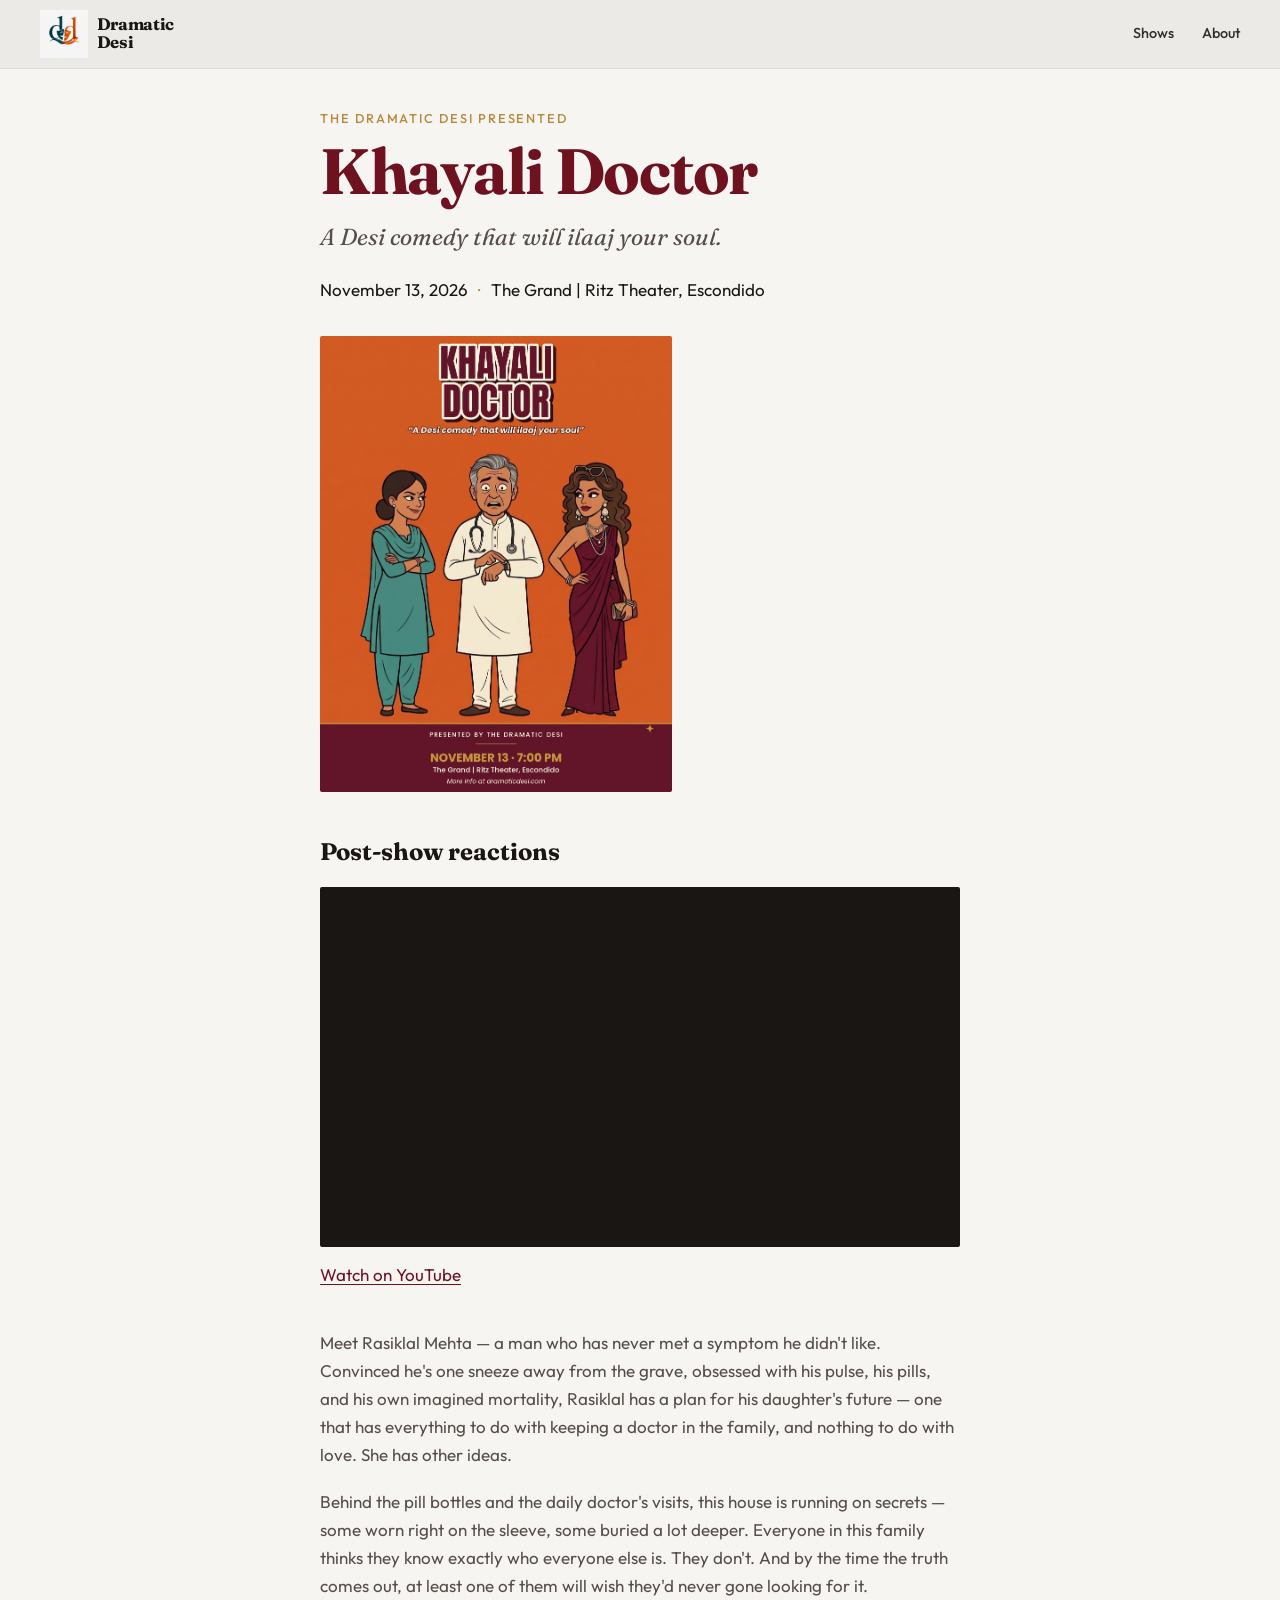
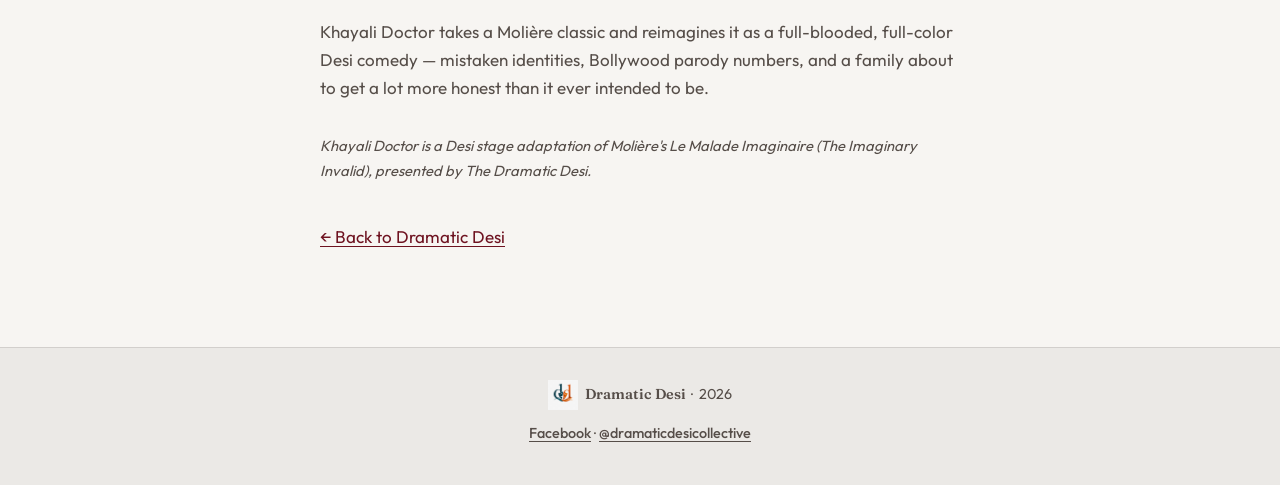
==== shows/khayali-doctor.html @ cd88e5ef "Shift the site to post-show: brand hero, coming soon, and archive. Restore Dramatic Desi as the home" ====
<!DOCTYPE html>
<html lang="en">
  <head>
    <meta charset="utf-8" />
    <meta name="viewport" content="width=device-width, initial-scale=1" />
    <title>Khayali Doctor — Dramatic Desi</title>
    <meta
      name="description"
      content="Khayali Doctor — a Desi comedy by The Dramatic Desi. November 13, 2026 at The Grand | Ritz Theater, Escondido. Watch post-show reactions."
    />
    <meta property="og:type" content="website" />
    <meta property="og:title" content="Khayali Doctor — Dramatic Desi" />
    <meta
      property="og:description"
      content="A Desi comedy that will ilaaj your soul. Presented November 13, 2026 at The Grand | Ritz Theater, Escondido."
    />
    <meta name="twitter:card" content="summary_large_image" />
    <meta
      property="og:image"
      content="https://dramaticdesi.com/assets/khayali-doctor-flyer.png"
    />
    <link rel="preconnect" href="https://fonts.googleapis.com" />
    <link rel="preconnect" href="https://fonts.gstatic.com" crossorigin />
    <link
      href="https://fonts.googleapis.com/css2?family=Fraunces:opsz,wght@9..144,500;9..144,700&family=Outfit:wght@400;500;600&display=swap"
      rel="stylesheet"
    />
    <link rel="icon" href="../assets/dd-logo.png" type="image/png" />
    <link rel="stylesheet" href="../css/styles.css" />
  </head>
  <body>
    <a class="skip-link" href="#main">Skip to content</a>

    <header class="site-header site-header--solid" data-header>
      <a class="logo" href="../index.html">
        <img
          class="logo__mark"
          src="../assets/dd-logo.png"
          alt=""
          width="48"
          height="48"
        />
        <span class="logo__text">
          <span>Dramatic</span>
          <span>Desi</span>
        </span>
      </a>
      <nav class="nav" aria-label="Primary">
        <a href="../index.html#shows">Shows</a>
        <a href="../index.html#about">About</a>
      </nav>
    </header>

    <main id="main">
      <section class="archive" aria-labelledby="archive-title">
        <div class="archive__inner">
          <p class="archive__eyebrow" data-bind="pastPresenter">
            The Dramatic Desi Presented
          </p>
          <h1 id="archive-title" class="archive__title" data-bind="pastTitle">
            Khayali Doctor
          </h1>
          <p class="archive__tagline" data-bind="pastTagline">
            A Desi comedy that will ilaaj your soul.
          </p>
          <p class="archive__meta">
            <span data-bind="pastDate">November 13, 2026</span>
            <span class="show__dot" aria-hidden="true">·</span>
            <span data-bind="pastVenue"
              >The Grand | Ritz Theater, Escondido</span
            >
          </p>

          <figure class="archive__poster">
            <img
              src="../assets/khayali-doctor-flyer.png"
              alt="Khayali Doctor poster — The Dramatic Desi"
              width="793"
              height="1032"
              loading="lazy"
            />
          </figure>

          <div class="archive__video" data-reveal>
            <h2 data-bind="videoTitle">Post-show reactions</h2>
            <div class="archive__video-frame">
              <iframe
                data-bind-video-embed
                src="https://www.youtube.com/embed/Oib6QIX5sQo"
                title="Post-show reactions"
                allow="accelerometer; autoplay; clipboard-write; encrypted-media; gyroscope; picture-in-picture; web-share"
                allowfullscreen
                loading="lazy"
              ></iframe>
            </div>
            <p>
              <a
                data-bind-video
                href="https://youtu.be/Oib6QIX5sQo"
                target="_blank"
                rel="noopener noreferrer"
                >Watch on YouTube</a
              >
            </p>
          </div>

          <div class="archive__body" data-bind-html="synopsis" data-reveal></div>

          <p class="archive__credit" data-bind="pastCredit" data-reveal></p>

          <p class="archive__back">
            <a href="../index.html">← Back to Dramatic Desi</a>
          </p>
        </div>
      </section>
    </main>

    <footer class="site-footer">
      <p class="site-footer__brand">
        <a href="../index.html">
          <img
            class="site-footer__logo"
            src="../assets/dd-logo.png"
            alt=""
            width="28"
            height="28"
          />
          <span>Dramatic Desi</span>
        </a>
        <span aria-hidden="true"> · </span>
        <span data-bind="year">2026</span>
      </p>
      <p class="site-footer__social">
        <a
          href="https://www.facebook.com/dramaticdesi"
          data-bind-facebook
          target="_blank"
          rel="noopener noreferrer"
          >Facebook</a
        >
        <span aria-hidden="true"> · </span>
        <a
          href="https://www.instagram.com/dramaticdesicollective/"
          data-bind-instagram
          target="_blank"
          rel="noopener noreferrer"
          ><span data-bind="instagramHandle">@dramaticdesicollective</span></a
        >
      </p>
    </footer>

    <script src="../js/content.js"></script>
    <script src="../js/main.js"></script>
  </body>
</html>
---- css/styles.css ----
:root {
  --bg: #ebe9e6;
  --bg-deep: #e0ddd8;
  --ink: #1a1614;
  --ink-muted: #564e49;
  --crimson: #9b1c2e;
  --crimson-deep: #6e1220;
  --brass: #b8893a;
  --brass-soft: #d4a85c;
  --pearl: #f7f5f2;
  --line: rgba(26, 22, 20, 0.12);
  --font-display: "Fraunces", Georgia, serif;
  --font-body: "Outfit", "Segoe UI", sans-serif;
  --ease: cubic-bezier(0.22, 1, 0.36, 1);
  --header-h: 4.25rem;
  /* Hero backdrop: red (default) or gold — see README */
  --hero-image: url("../assets/hero-stage-red.jpg");
  /* --hero-image: url("../assets/hero-stage-gold.jpg"); */
}

*,
*::before,
*::after {
  box-sizing: border-box;
}

html {
  scroll-behavior: smooth;
}

body {
  margin: 0;
  font-family: var(--font-body);
  font-size: 1.0625rem;
  line-height: 1.65;
  color: var(--ink);
  background: var(--bg);
  -webkit-font-smoothing: antialiased;
}

img {
  max-width: 100%;
  display: block;
}

a {
  color: var(--crimson-deep);
  text-decoration-thickness: 1px;
  text-underline-offset: 0.18em;
}

a:hover {
  color: var(--crimson);
}

.skip-link {
  position: absolute;
  left: 1rem;
  top: -3rem;
  z-index: 100;
  padding: 0.5rem 0.75rem;
  background: var(--ink);
  color: var(--pearl);
  text-decoration: none;
  border-radius: 2px;
}

.skip-link:focus {
  top: 1rem;
}

/* —— Header —— */
.site-header {
  position: fixed;
  inset: 0 0 auto;
  z-index: 40;
  display: flex;
  align-items: center;
  justify-content: space-between;
  height: var(--header-h);
  padding: 0 clamp(1.25rem, 4vw, 2.5rem);
  background: transparent;
  color: var(--pearl);
  transition: background 0.35s var(--ease), color 0.35s var(--ease),
    box-shadow 0.35s var(--ease);
}

.site-header.is-scrolled {
  background: rgba(235, 233, 230, 0.94);
  color: var(--ink);
  backdrop-filter: blur(10px);
  box-shadow: 0 1px 0 var(--line);
}

.logo {
  display: inline-flex;
  align-items: center;
  gap: 0.55rem;
  font-family: var(--font-display);
  font-weight: 700;
  font-size: 1.05rem;
  letter-spacing: -0.02em;
  color: inherit;
  text-decoration: none;
}

.logo__mark {
  width: 3rem;
  height: 3rem;
  object-fit: contain;
  flex-shrink: 0;
}

.logo__text {
  display: flex;
  flex-direction: column;
  line-height: 1.05;
}

.nav {
  display: flex;
  gap: clamp(1rem, 3vw, 1.75rem);
}

.nav a {
  color: inherit;
  text-decoration: none;
  font-size: 0.9rem;
  font-weight: 500;
  opacity: 0.88;
}

.nav a:hover {
  opacity: 1;
  color: inherit;
}

@media (max-width: 560px) {
  .site-header {
    height: auto;
    min-height: var(--header-h);
    flex-wrap: wrap;
    align-items: center;
    padding: 0.65rem 0.9rem 0.55rem;
    row-gap: 0.35rem;
  }

  .logo {
    font-size: 1rem;
  }

  .logo__mark {
    width: 2.65rem;
    height: 2.65rem;
  }

  .nav {
    width: 100%;
    justify-content: flex-end;
    gap: 0.85rem;
  }

  .nav a {
    font-size: 0.8rem;
  }
}

/* —— Buttons —— */
.btn {
  display: inline-flex;
  align-items: center;
  justify-content: center;
  min-height: 2.85rem;
  padding: 0.65rem 1.35rem;
  font-family: var(--font-body);
  font-size: 0.95rem;
  font-weight: 600;
  letter-spacing: 0.01em;
  text-decoration: none;
  border: 1.5px solid transparent;
  border-radius: 2px;
  cursor: pointer;
  transition: transform 0.25s var(--ease), background 0.25s var(--ease),
    color 0.25s var(--ease), border-color 0.25s var(--ease);
}

.btn:hover {
  transform: translateY(-1px);
}

.btn--primary {
  background: var(--crimson);
  color: var(--pearl);
  border-color: var(--crimson);
}

.btn--primary:hover {
  background: var(--crimson-deep);
  border-color: var(--crimson-deep);
  color: var(--pearl);
}

.btn--ghost {
  background: transparent;
  color: var(--pearl);
  border-color: rgba(250, 247, 242, 0.55);
}

.btn--ghost:hover {
  background: rgba(250, 247, 242, 0.1);
  color: var(--pearl);
  border-color: var(--pearl);
}

.btn--ghost-ink {
  background: transparent;
  color: var(--ink);
  border-color: rgba(26, 22, 20, 0.35);
}

.btn--ghost-ink:hover {
  background: rgba(26, 22, 20, 0.06);
  color: var(--ink);
  border-color: var(--ink);
}

.site-header--solid {
  background: rgba(235, 233, 230, 0.94);
  color: var(--ink);
  box-shadow: 0 1px 0 var(--line);
}

/* —— Hero —— */
.hero {
  position: relative;
  min-height: 100vh;
  min-height: 100svh;
  display: grid;
  align-items: end;
  overflow: hidden;
  color: var(--pearl);
}

.hero__media {
  position: absolute;
  inset: 0;
  background-color: #1a1210;
  background-image:
    linear-gradient(
      160deg,
      rgba(42, 24, 22, 0.55) 0%,
      rgba(110, 18, 32, 0.45) 40%,
      rgba(15, 12, 11, 0.7) 100%
    ),
    var(--hero-image);
  background-size: cover;
  background-position: center 55%;
  background-repeat: no-repeat;
  transform: scale(1.04);
  animation: hero-breathe 14s var(--ease) infinite alternate;
}

@media (max-width: 720px) {
  /* Portrait phones crop cover; fit full stage so all three silhouettes stay visible */
  .hero__media {
    background-size: contain;
    background-position: center 32%;
    transform: none;
    animation: none;
  }
}

.hero__wash {
  position: absolute;
  inset: 0;
  background: linear-gradient(
    to top,
    rgba(15, 12, 11, 0.92) 0%,
    rgba(15, 12, 11, 0.45) 42%,
    rgba(15, 12, 11, 0.2) 100%
  );
}

.hero__grain {
  position: absolute;
  inset: 0;
  opacity: 0.18;
  background-image: url("data:image/svg+xml,%3Csvg viewBox='0 0 200 200' xmlns='http://www.w3.org/2000/svg'%3E%3Cfilter id='n'%3E%3CfeTurbulence type='fractalNoise' baseFrequency='0.85' numOctaves='4' stitchTiles='stitch'/%3E%3C/filter%3E%3Crect width='100%25' height='100%25' filter='url(%23n)'/%3E%3C/svg%3E");
  pointer-events: none;
  mix-blend-mode: overlay;
}

@keyframes hero-breathe {
  from {
    transform: scale(1.02) translate3d(0, 0, 0);
  }
  to {
    transform: scale(1.06) translate3d(-1.5%, -1%, 0);
  }
}

.hero__content {
  position: relative;
  z-index: 1;
  width: min(42rem, 100%);
  padding: calc(var(--header-h) + 2rem) clamp(1.25rem, 5vw, 3.5rem)
    clamp(3.5rem, 10vh, 6rem);
}

.hero__brand-block {
  max-width: 36rem;
}

.hero__brand {
  margin: 0;
  font-family: var(--font-display);
  font-weight: 700;
  font-size: clamp(3.25rem, 12vw, 6.5rem);
  line-height: 0.95;
  letter-spacing: -0.03em;
}

.hero__banner {
  margin: 0 0 1rem;
  font-size: 0.78rem;
  font-weight: 600;
  letter-spacing: 0.14em;
  text-transform: uppercase;
  color: var(--brass-soft);
}

.hero__lede {
  margin: 1.25rem 0 0;
  font-size: clamp(1.05rem, 2.2vw, 1.2rem);
  line-height: 1.45;
  color: rgba(250, 247, 242, 0.88);
}

.hero__lede-motto,
.hero__lede-support {
  display: block;
}

.hero__show {
  position: relative;
  width: fit-content;
  max-width: 100%;
  margin-top: 2.25rem;
  padding-top: 1.5rem;
}

.hero__show::before {
  content: "";
  position: absolute;
  top: 0;
  left: 0;
  width: 120%;
  max-width: calc(100vw - 2.5rem);
  height: 1px;
  background: rgba(250, 247, 242, 0.22);
}

.hero__show-cue {
  margin: 0 0 0.35rem;
  font-size: 0.78rem;
  font-weight: 500;
  letter-spacing: 0.12em;
  text-transform: uppercase;
  color: rgba(250, 247, 242, 0.72);
}

.hero__show-title {
  margin: 0 0 0.85rem;
  font-family: var(--font-display);
  font-size: clamp(1.35rem, 3vw, 1.75rem);
  font-weight: 700;
  letter-spacing: -0.02em;
  color: var(--brass-soft);
}

.hero__show-blurb {
  margin: 0 0 1rem;
  max-width: 22rem;
  font-size: 0.98rem;
  line-height: 1.5;
  color: rgba(250, 247, 242, 0.8);
}

.hero__actions {
  display: flex;
  flex-wrap: wrap;
  gap: 0.75rem;
}

.show__dot {
  margin: 0 0.4rem;
  color: var(--brass);
}

/* —— Past shows —— */
.shows {
  background: var(--pearl);
  padding: clamp(4rem, 10vw, 7rem) clamp(1.25rem, 5vw, 3.5rem);
}

.shows__inner {
  max-width: 40rem;
  margin: 0 auto;
}

.shows h2 {
  margin: 0;
  font-family: var(--font-display);
  font-size: clamp(1.85rem, 4vw, 2.4rem);
  font-weight: 700;
  letter-spacing: -0.02em;
}

.shows__card {
  margin-top: 2rem;
  padding-top: 1.75rem;
  border-top: 1px solid var(--line);
}

.shows__eyebrow {
  margin: 0;
  font-size: 0.8rem;
  font-weight: 500;
  letter-spacing: 0.14em;
  text-transform: uppercase;
  color: var(--brass);
}

.shows__name {
  margin: 0.5rem 0 0;
  font-family: var(--font-display);
  font-size: clamp(2rem, 5vw, 2.75rem);
  font-weight: 700;
  line-height: 1.05;
  letter-spacing: -0.02em;
  color: var(--crimson-deep);
}

.shows__tagline {
  margin: 0.75rem 0 0;
  font-family: var(--font-display);
  font-size: 1.15rem;
  font-style: italic;
  color: var(--ink-muted);
}

.shows__meta {
  margin: 1rem 0 0;
  color: var(--ink);
}

.shows__actions {
  display: flex;
  flex-wrap: wrap;
  gap: 0.75rem;
  margin-top: 1.5rem;
}

/* —— Archive page —— */
.archive {
  background: var(--pearl);
  padding: calc(var(--header-h) + 2.5rem) clamp(1.25rem, 5vw, 3.5rem)
    clamp(4rem, 9vw, 6rem);
}

.archive__inner {
  max-width: 40rem;
  margin: 0 auto;
}

.archive__eyebrow {
  margin: 0;
  font-size: 0.8rem;
  font-weight: 500;
  letter-spacing: 0.14em;
  text-transform: uppercase;
  color: var(--brass);
}

.archive__title {
  margin: 0.5rem 0 0;
  font-family: var(--font-display);
  font-size: clamp(2.5rem, 7vw, 4rem);
  font-weight: 700;
  line-height: 1.05;
  letter-spacing: -0.02em;
  color: var(--crimson-deep);
}

.archive__tagline {
  margin: 0.85rem 0 0;
  font-family: var(--font-display);
  font-size: clamp(1.2rem, 2.5vw, 1.45rem);
  font-style: italic;
  color: var(--ink-muted);
}

.archive__meta {
  margin: 1.25rem 0 0;
  color: var(--ink);
}

.archive__poster {
  margin: 2rem 0 0;
  max-width: 22rem;
}

.archive__poster img {
  width: 100%;
  height: auto;
  display: block;
  border-radius: 2px;
}

.archive__video {
  margin-top: 2.5rem;
}

.archive__video h2 {
  margin: 0 0 1rem;
  font-family: var(--font-display);
  font-size: 1.5rem;
  font-weight: 700;
}

.archive__video-frame {
  position: relative;
  width: 100%;
  padding-bottom: 56.25%;
  background: #1a1614;
  border-radius: 2px;
  overflow: hidden;
}

.archive__video-frame iframe {
  position: absolute;
  inset: 0;
  width: 100%;
  height: 100%;
  border: 0;
}

.archive__video p {
  margin: 0.85rem 0 0;
}

.archive__body {
  margin-top: 2.5rem;
}

.archive__body p {
  margin: 0 0 1.15rem;
  color: var(--ink-muted);
}

.archive__credit {
  margin: 2rem 0 0;
  font-size: 0.92rem;
  color: var(--ink-muted);
  font-style: italic;
}

.archive__back {
  margin: 2.5rem 0 0;
}

/* —— About —— */
.about {
  background: var(--bg-deep);
  padding: clamp(4rem, 9vw, 6rem) clamp(1.25rem, 5vw, 3.5rem);
}

.about__inner {
  max-width: 36rem;
  margin: 0 auto;
}

.about h2 {
  margin: 0;
  font-family: var(--font-display);
  font-size: clamp(1.85rem, 4vw, 2.4rem);
  font-weight: 700;
  letter-spacing: -0.02em;
}

.about__block {
  margin-top: 2.25rem;
  padding-top: 2rem;
  border-top: 1px solid var(--line);
}

.about__block:first-of-type {
  margin-top: 1.75rem;
  padding-top: 0;
  border-top: none;
}

.about h3 {
  margin: 0;
  font-family: var(--font-display);
  font-size: 1.25rem;
  font-weight: 700;
  letter-spacing: -0.01em;
  color: var(--ink);
}

.about p {
  margin: 0.85rem 0 0;
  color: var(--ink-muted);
}

.about__block .btn {
  margin-top: 1.25rem;
}

/* —— Footer —— */
.site-footer {
  padding: 2rem clamp(1.25rem, 5vw, 3.5rem) 2.5rem;
  border-top: 1px solid var(--line);
  text-align: center;
  font-size: 0.9rem;
  color: var(--ink-muted);
}

.site-footer__brand {
  display: flex;
  flex-wrap: wrap;
  align-items: center;
  justify-content: center;
  gap: 0.35rem;
  margin: 0;
}

.site-footer__brand > a {
  display: inline-flex;
  align-items: center;
  gap: 0.45rem;
  color: inherit;
  text-decoration: none;
  font-family: var(--font-display);
  font-weight: 600;
}

.site-footer__logo {
  width: 1.85rem;
  height: 1.85rem;
  object-fit: contain;
}

.site-footer__brand > a:hover {
  color: var(--crimson);
}

.site-footer__social {
  margin: 0.75rem 0 0;
}

.site-footer__social a {
  color: inherit;
  font-family: var(--font-body);
  font-weight: 500;
  text-decoration: underline;
  text-underline-offset: 0.18em;
}

.site-footer__social a:hover {
  color: var(--crimson);
}

/* —— Reveal motion —— */
[data-reveal] {
  opacity: 0;
  transform: translateY(1.1rem);
  transition: opacity 0.7s var(--ease), transform 0.7s var(--ease);
}

[data-reveal].is-visible {
  opacity: 1;
  transform: none;
}

[data-reveal-delay="1"] {
  transition-delay: 0.1s;
}

[data-reveal-delay="2"] {
  transition-delay: 0.2s;
}

[data-reveal-delay="3"] {
  transition-delay: 0.32s;
}

@media (prefers-reduced-motion: reduce) {
  html {
    scroll-behavior: auto;
  }

  .hero__media {
    animation: none;
  }

  [data-reveal] {
    opacity: 1;
    transform: none;
    transition: none;
  }

  .btn:hover {
    transform: none;
  }
}
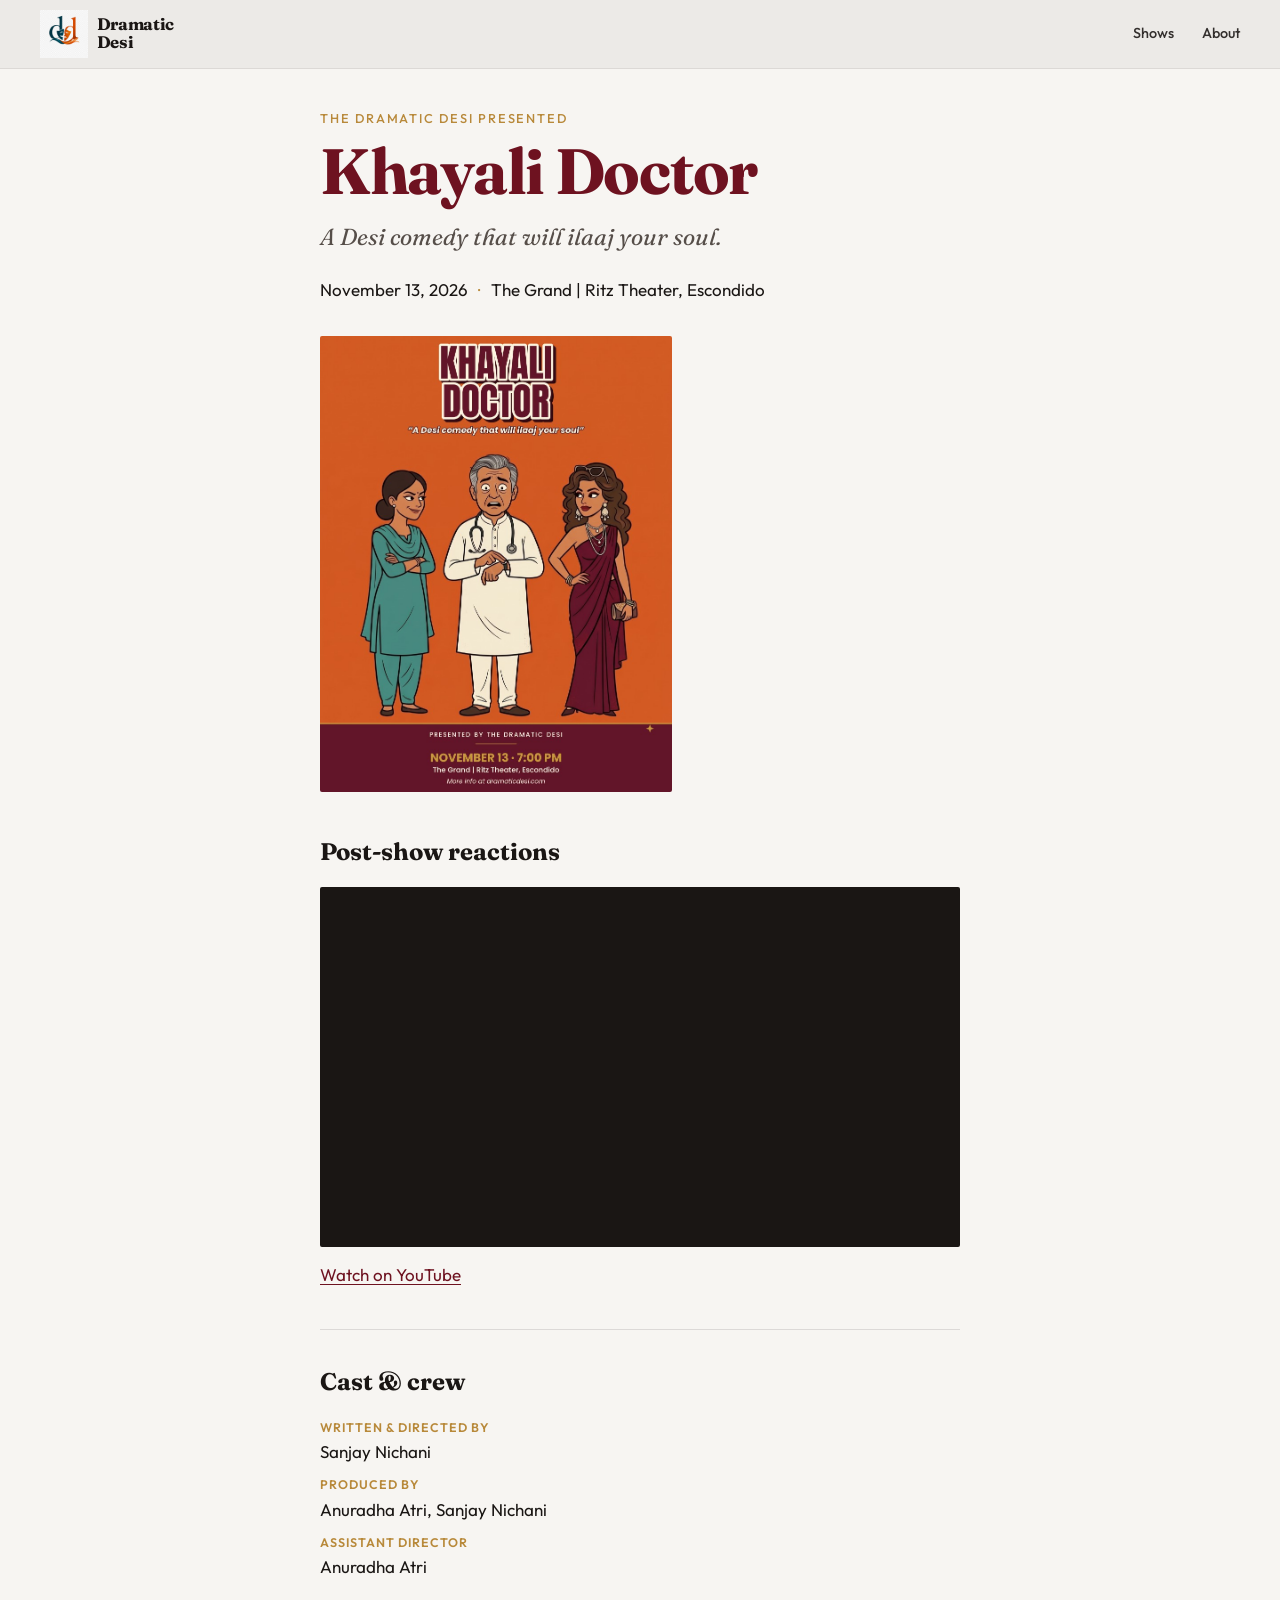
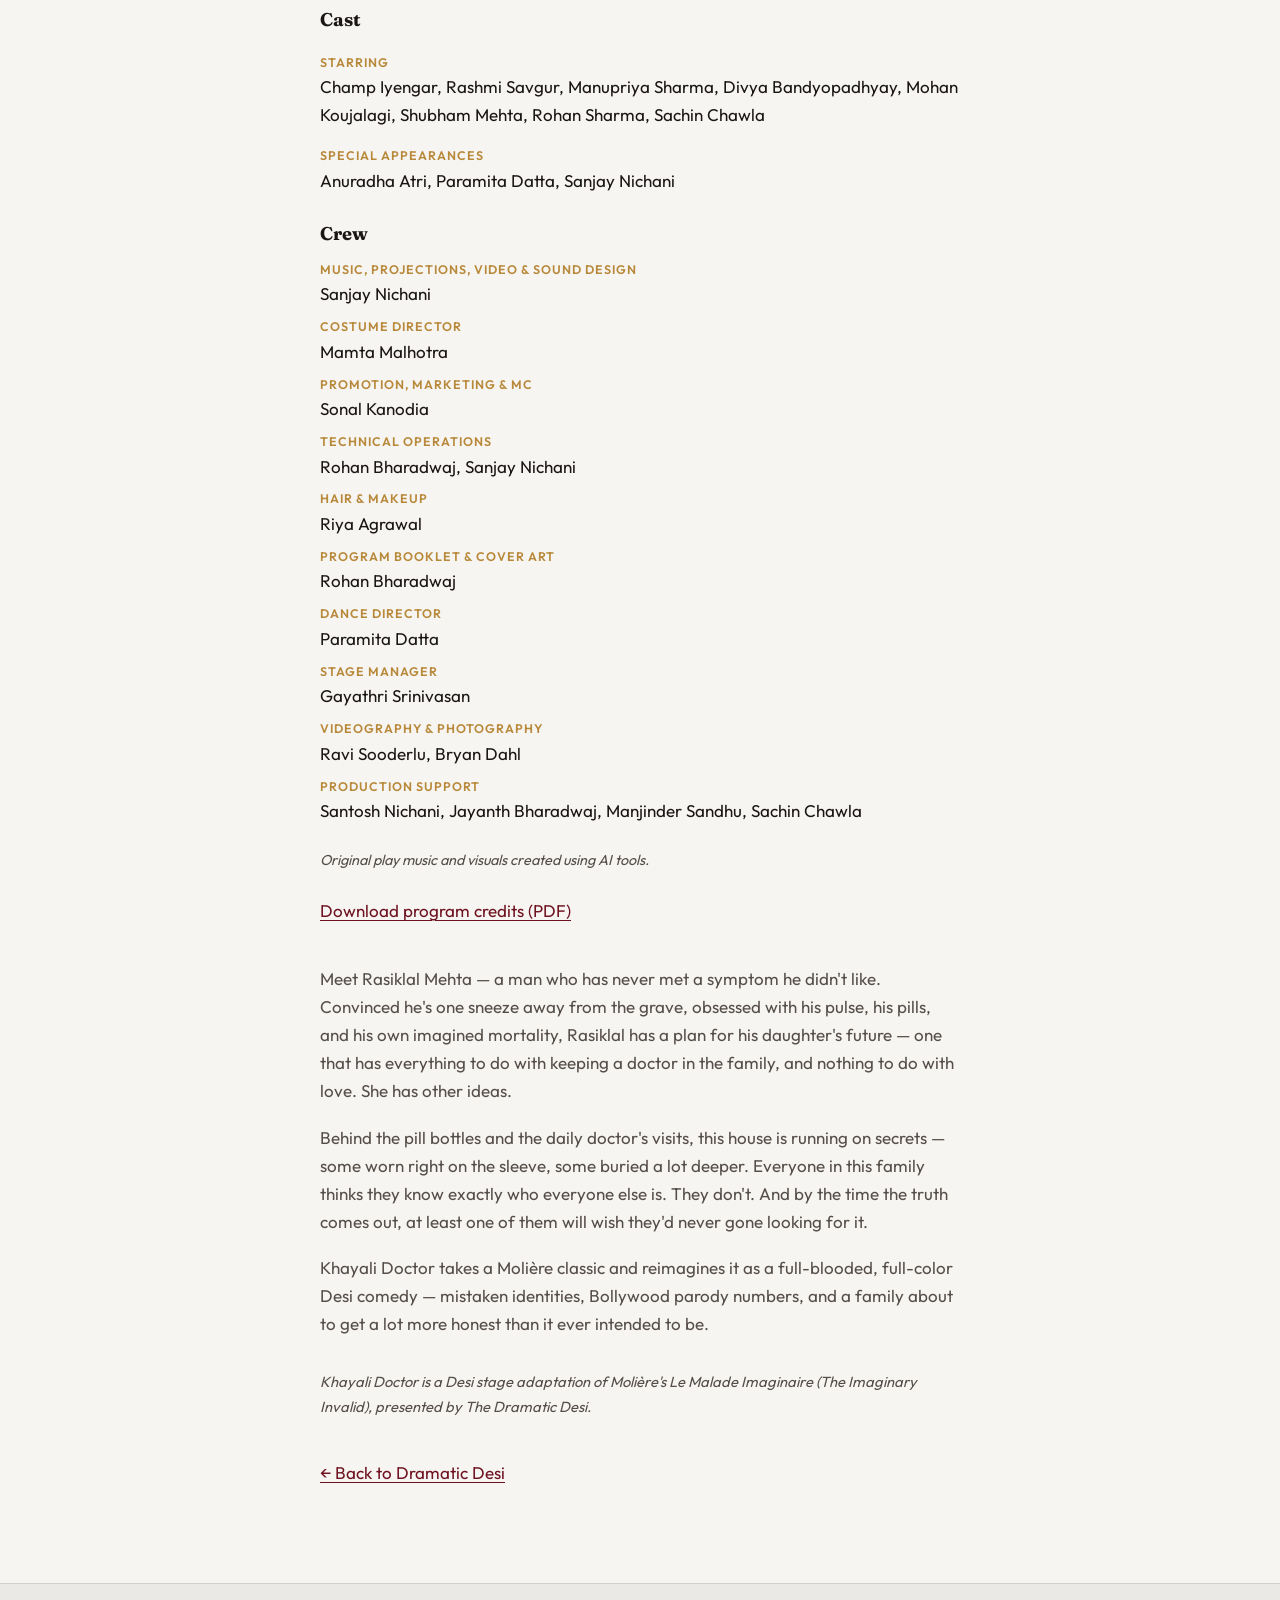
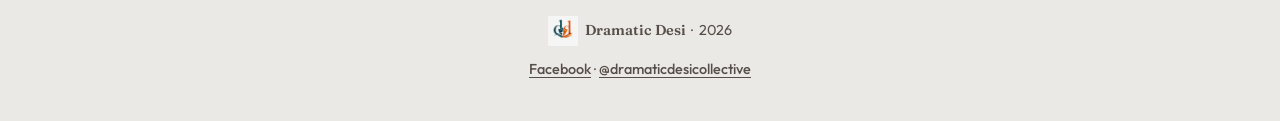
==== commit 14555ce7: "Add Khayali Doctor cast and crew to the archive page. Include a downloadable credits PDF so patrons " ====
--- a/shows/khayali-doctor.html
+++ b/shows/khayali-doctor.html
@@ -104,6 +104,19 @@
             </p>
           </div>
 
+          <div class="archive__credits" data-reveal>
+            <h2>Cast &amp; crew</h2>
+            <div data-bind-html="credits"></div>
+            <p class="archive__program">
+              <a
+                data-bind-program
+                href="../assets/khayali-doctor-credits.pdf"
+                download
+                >Download program credits (PDF)</a
+              >
+            </p>
+          </div>
+
           <div class="archive__body" data-bind-html="synopsis" data-reveal></div>
 
           <p class="archive__credit" data-bind="pastCredit" data-reveal></p>
--- a/css/styles.css
+++ b/css/styles.css
@@ -549,6 +549,61 @@
   margin: 0.85rem 0 0;
 }
 
+.archive__credits {
+  margin-top: 2.5rem;
+  padding-top: 2rem;
+  border-top: 1px solid var(--line);
+}
+
+.archive__credits h2 {
+  margin: 0 0 1rem;
+  font-family: var(--font-display);
+  font-size: 1.5rem;
+  font-weight: 700;
+}
+
+.archive__credits h3 {
+  margin: 1.5rem 0 0.65rem;
+  font-family: var(--font-display);
+  font-size: 1.15rem;
+  font-weight: 700;
+}
+
+.credits__list {
+  margin: 0;
+  padding: 0;
+  list-style: none;
+}
+
+.credits__list li {
+  margin: 0.55rem 0;
+  color: var(--ink-muted);
+}
+
+.credits__role {
+  display: block;
+  font-size: 0.78rem;
+  font-weight: 600;
+  letter-spacing: 0.08em;
+  text-transform: uppercase;
+  color: var(--brass);
+}
+
+.credits__names {
+  color: var(--ink);
+}
+
+.credits__note {
+  margin: 1.5rem 0 0;
+  font-size: 0.9rem;
+  font-style: italic;
+  color: var(--ink-muted);
+}
+
+.archive__program {
+  margin: 1.5rem 0 0;
+}
+
 .archive__body {
   margin-top: 2.5rem;
 }
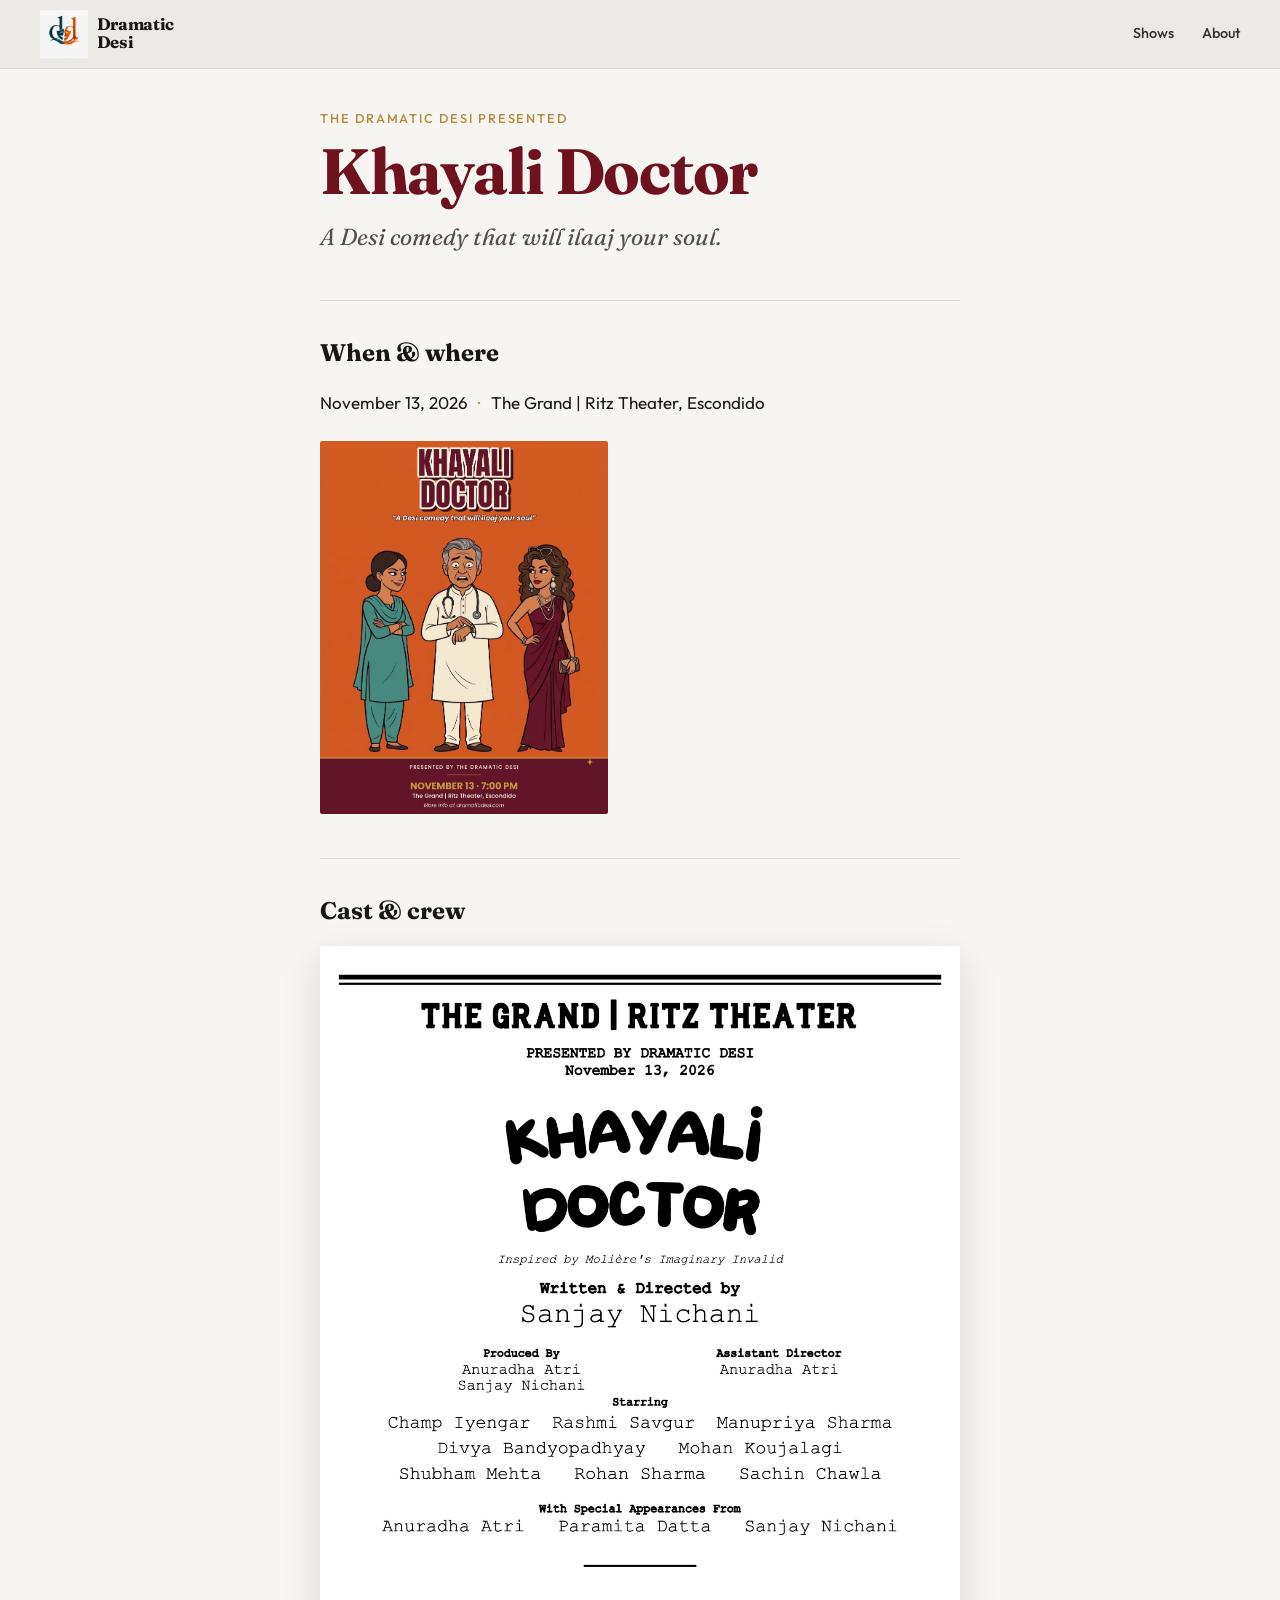
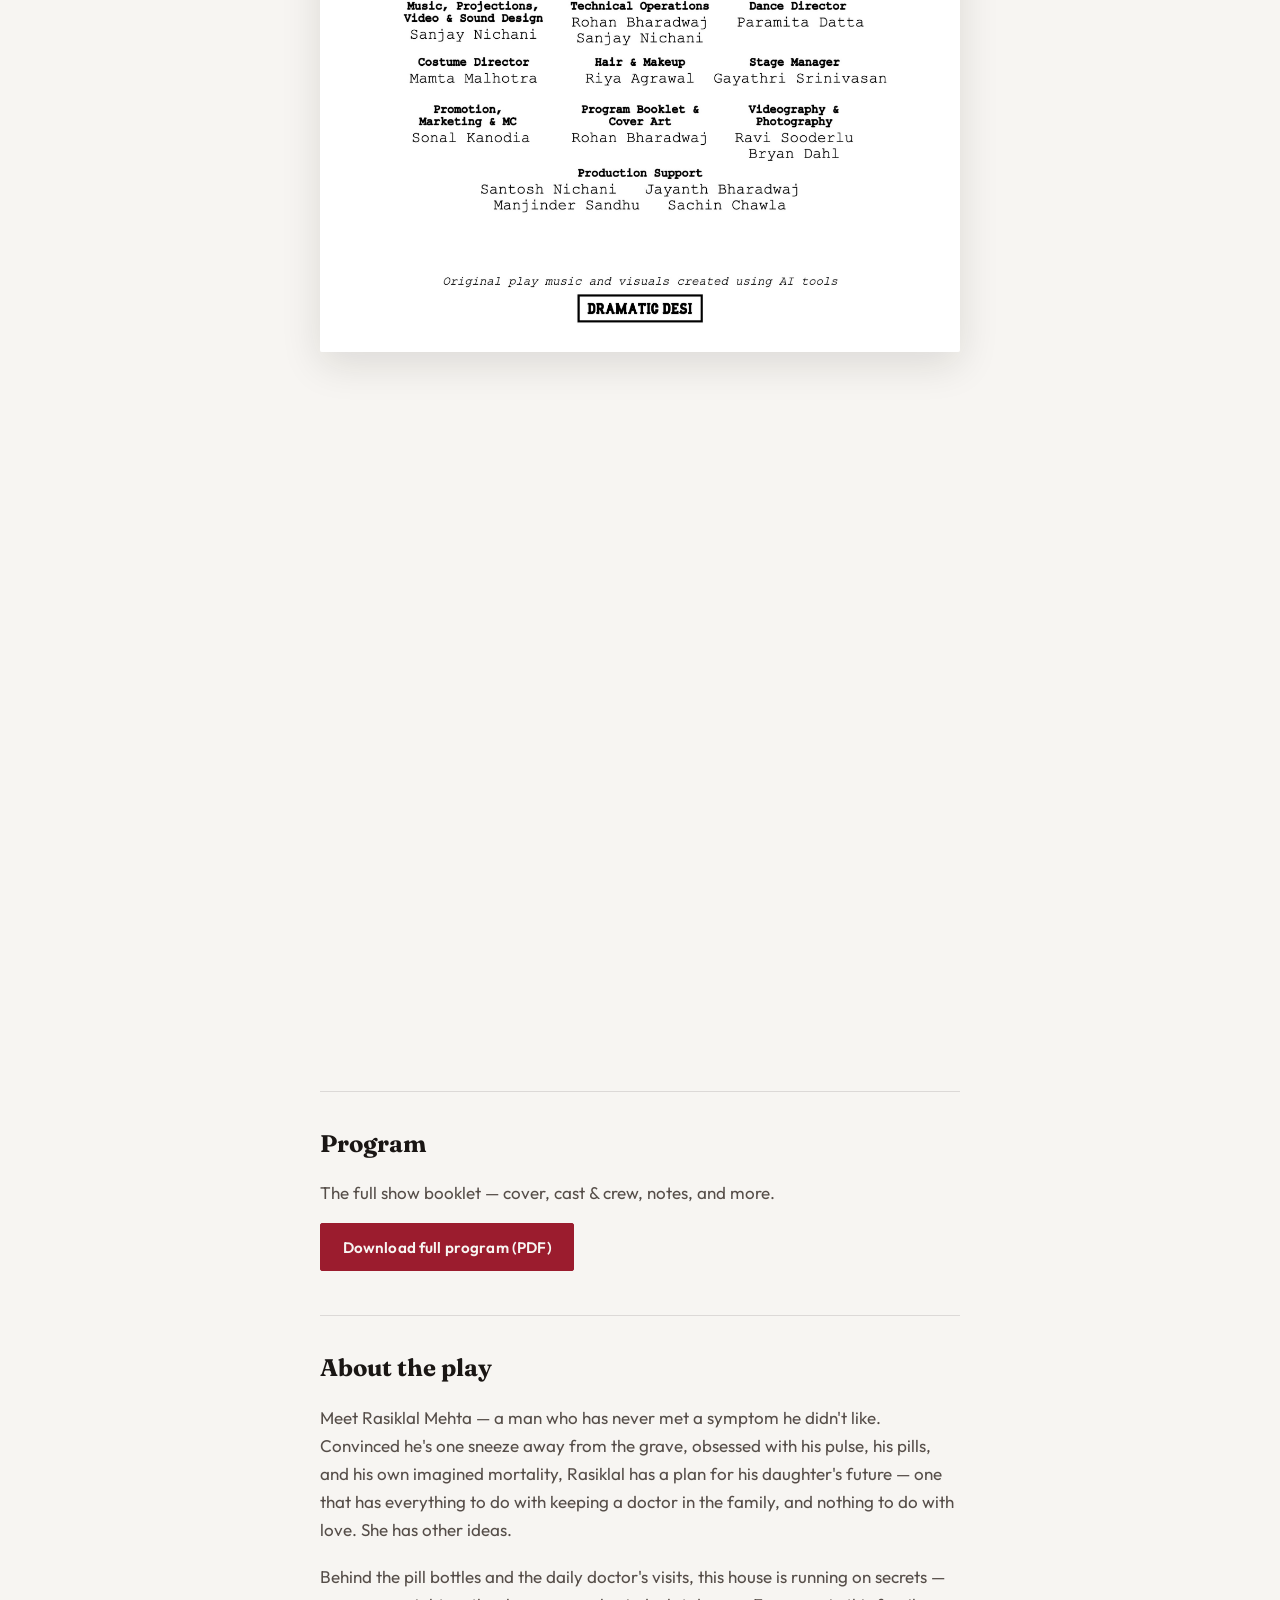
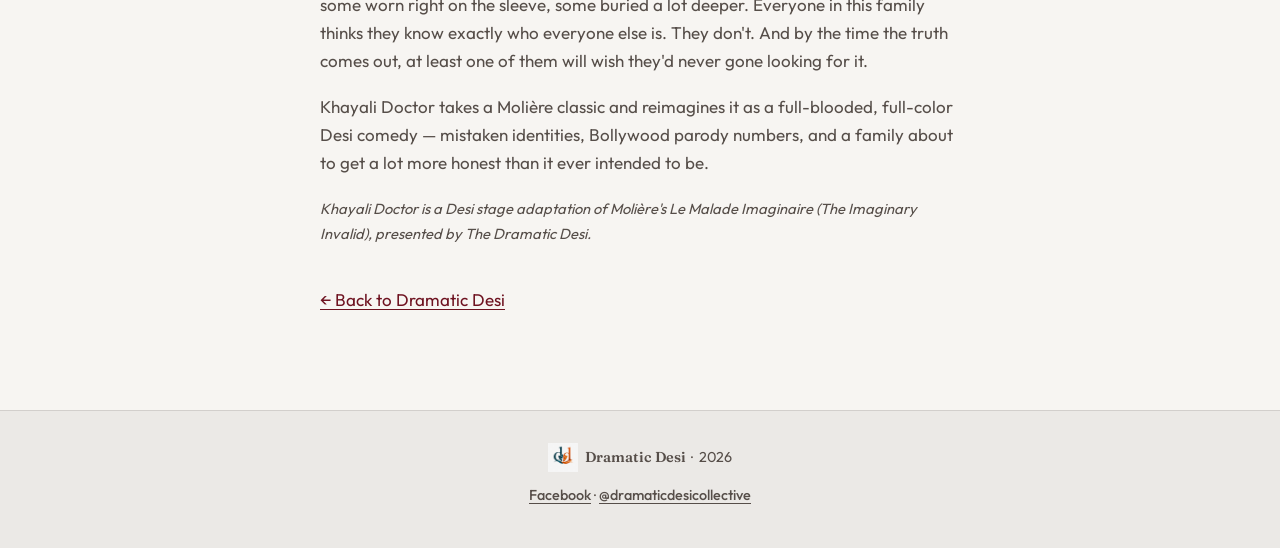
==== commit afb1043b: "Restructure the archive around booklet sections and a full program download. Show the cast/crew page" ====
--- a/shows/khayali-doctor.html
+++ b/shows/khayali-doctor.html
@@ -63,25 +63,42 @@
           <p class="archive__tagline" data-bind="pastTagline">
             A Desi comedy that will ilaaj your soul.
           </p>
-          <p class="archive__meta">
-            <span data-bind="pastDate">November 13, 2026</span>
-            <span class="show__dot" aria-hidden="true">·</span>
-            <span data-bind="pastVenue"
-              >The Grand | Ritz Theater, Escondido</span
-            >
-          </p>
 
-          <figure class="archive__poster">
-            <img
-              src="../assets/khayali-doctor-flyer.png"
-              alt="Khayali Doctor poster — The Dramatic Desi"
-              width="793"
-              height="1032"
-              loading="lazy"
-            />
-          </figure>
+          <div class="archive__section" data-reveal>
+            <h2>When &amp; where</h2>
+            <p class="archive__meta">
+              <span data-bind="pastDate">November 13, 2026</span>
+              <span class="show__dot" aria-hidden="true">·</span>
+              <span data-bind="pastVenue"
+                >The Grand | Ritz Theater, Escondido</span
+              >
+            </p>
+            <figure class="archive__poster">
+              <img
+                src="../assets/khayali-doctor-flyer.png"
+                alt="Khayali Doctor poster — The Dramatic Desi"
+                width="793"
+                height="1032"
+                loading="lazy"
+              />
+            </figure>
+          </div>
 
-          <div class="archive__video" data-reveal>
+          <div class="archive__section" data-reveal>
+            <h2>Cast &amp; crew</h2>
+            <figure class="archive__booklet-page">
+              <img
+                data-bind-cast-page
+                src="../assets/khayali-doctor-cast-crew.jpg"
+                alt="Khayali Doctor cast and crew credits from the program booklet"
+                width="2415"
+                height="3795"
+                loading="lazy"
+              />
+            </figure>
+          </div>
+
+          <div class="archive__section archive__video" data-reveal>
             <h2 data-bind="videoTitle">Post-show reactions</h2>
             <div class="archive__video-frame">
               <iframe
@@ -104,22 +121,34 @@
             </p>
           </div>
 
-          <div class="archive__credits" data-reveal>
-            <h2>Cast &amp; crew</h2>
-            <div data-bind-html="credits"></div>
+          <div class="archive__section" data-reveal>
+            <h2>Sponsors</h2>
+            <div data-bind-html="sponsors">
+              <p class="archive__sponsors-placeholder">Coming soon.</p>
+            </div>
+          </div>
+
+          <div class="archive__section" data-reveal>
+            <h2>Program</h2>
+            <p class="archive__program-lead">
+              The full show booklet — cover, cast &amp; crew, notes, and more.
+            </p>
             <p class="archive__program">
               <a
+                class="btn btn--primary"
                 data-bind-program
-                href="../assets/khayali-doctor-credits.pdf"
+                href="../assets/khayali-doctor-program.pdf"
                 download
-                >Download program credits (PDF)</a
+                >Download full program (PDF)</a
               >
             </p>
           </div>
 
-          <div class="archive__body" data-bind-html="synopsis" data-reveal></div>
-
-          <p class="archive__credit" data-bind="pastCredit" data-reveal></p>
+          <div class="archive__section" data-reveal>
+            <h2>About the play</h2>
+            <div class="archive__body" data-bind-html="synopsis"></div>
+            <p class="archive__credit" data-bind="pastCredit"></p>
+          </div>
 
           <p class="archive__back">
             <a href="../index.html">← Back to Dramatic Desi</a>
--- a/css/styles.css
+++ b/css/styles.css
@@ -500,14 +500,27 @@
   color: var(--ink-muted);
 }
 
+.archive__section {
+  margin-top: 2.75rem;
+  padding-top: 2rem;
+  border-top: 1px solid var(--line);
+}
+
+.archive__section h2 {
+  margin: 0 0 1rem;
+  font-family: var(--font-display);
+  font-size: 1.5rem;
+  font-weight: 700;
+}
+
 .archive__meta {
-  margin: 1.25rem 0 0;
+  margin: 0;
   color: var(--ink);
 }
 
 .archive__poster {
-  margin: 2rem 0 0;
-  max-width: 22rem;
+  margin: 1.5rem 0 0;
+  max-width: 18rem;
 }
 
 .archive__poster img {
@@ -517,15 +530,17 @@
   border-radius: 2px;
 }
 
-.archive__video {
-  margin-top: 2.5rem;
-}
-
-.archive__video h2 {
-  margin: 0 0 1rem;
-  font-family: var(--font-display);
-  font-size: 1.5rem;
-  font-weight: 700;
+.archive__booklet-page {
+  margin: 0;
+  max-width: 100%;
+}
+
+.archive__booklet-page img {
+  width: 100%;
+  height: auto;
+  display: block;
+  border-radius: 2px;
+  box-shadow: 0 12px 40px rgba(26, 22, 20, 0.12);
 }
 
 .archive__video-frame {
@@ -549,63 +564,23 @@
   margin: 0.85rem 0 0;
 }
 
-.archive__credits {
-  margin-top: 2.5rem;
-  padding-top: 2rem;
-  border-top: 1px solid var(--line);
-}
-
-.archive__credits h2 {
+.archive__sponsors-placeholder {
+  margin: 0;
+  color: var(--ink-muted);
+  font-style: italic;
+}
+
+.archive__program-lead {
   margin: 0 0 1rem;
-  font-family: var(--font-display);
-  font-size: 1.5rem;
-  font-weight: 700;
-}
-
-.archive__credits h3 {
-  margin: 1.5rem 0 0.65rem;
-  font-family: var(--font-display);
-  font-size: 1.15rem;
-  font-weight: 700;
-}
-
-.credits__list {
-  margin: 0;
-  padding: 0;
-  list-style: none;
-}
-
-.credits__list li {
-  margin: 0.55rem 0;
   color: var(--ink-muted);
 }
 
-.credits__role {
-  display: block;
-  font-size: 0.78rem;
-  font-weight: 600;
-  letter-spacing: 0.08em;
-  text-transform: uppercase;
-  color: var(--brass);
-}
-
-.credits__names {
-  color: var(--ink);
-}
-
-.credits__note {
-  margin: 1.5rem 0 0;
-  font-size: 0.9rem;
-  font-style: italic;
-  color: var(--ink-muted);
-}
-
 .archive__program {
-  margin: 1.5rem 0 0;
+  margin: 0;
 }
 
 .archive__body {
-  margin-top: 2.5rem;
+  margin: 0;
 }
 
 .archive__body p {
@@ -614,7 +589,7 @@
 }
 
 .archive__credit {
-  margin: 2rem 0 0;
+  margin: 1.25rem 0 0;
   font-size: 0.92rem;
   color: var(--ink-muted);
   font-style: italic;
